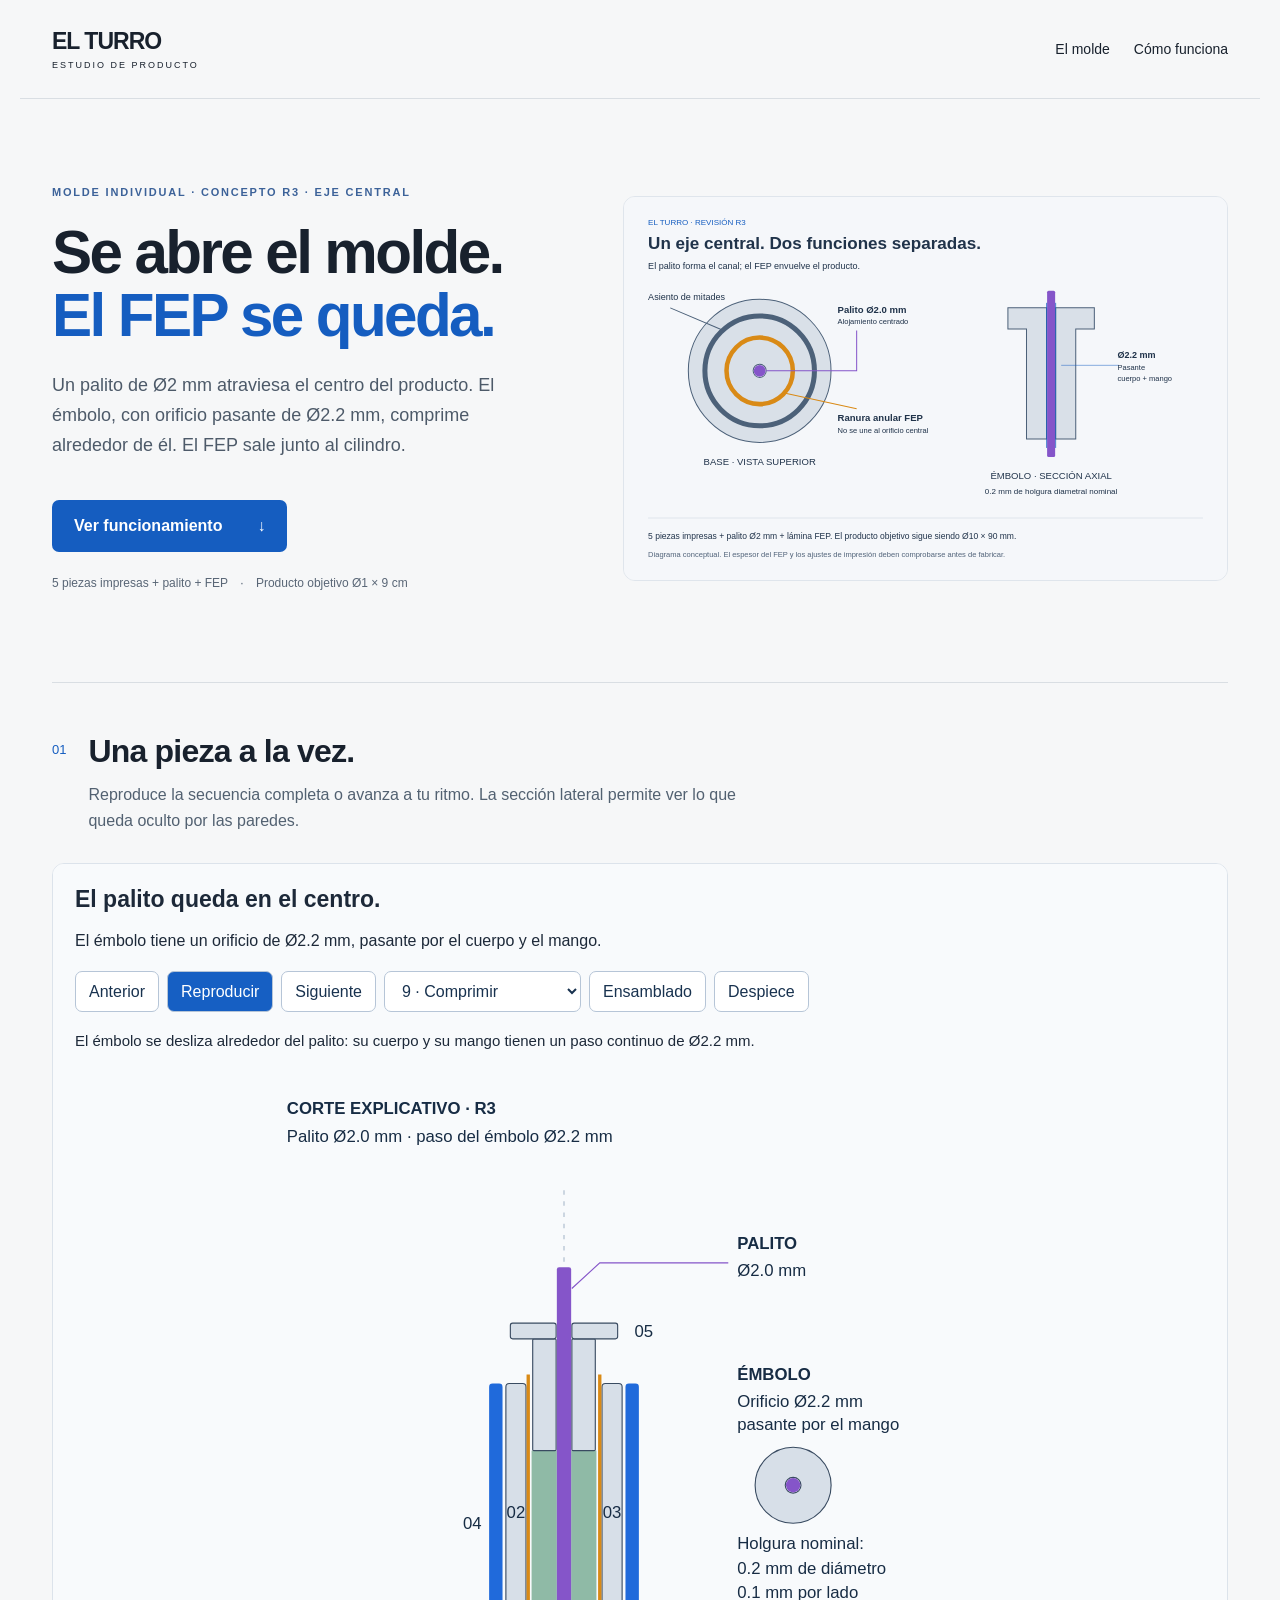
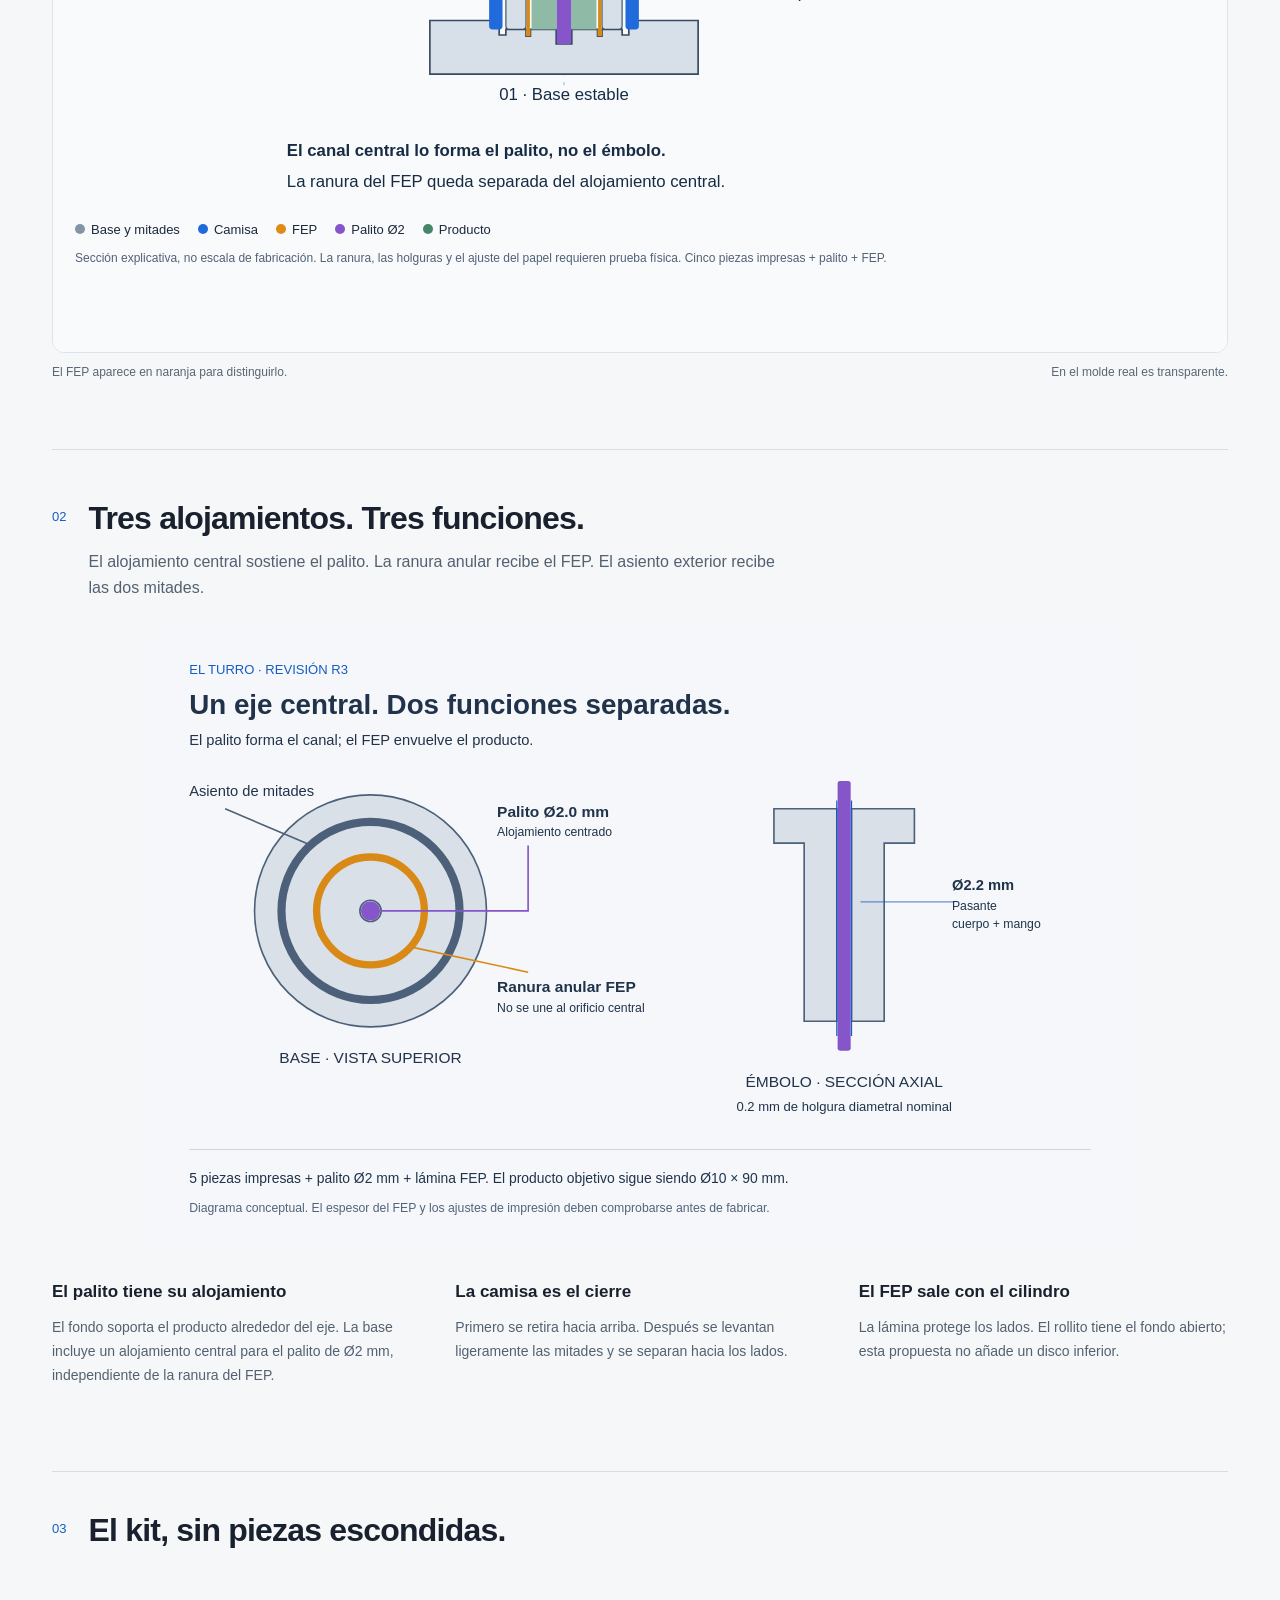
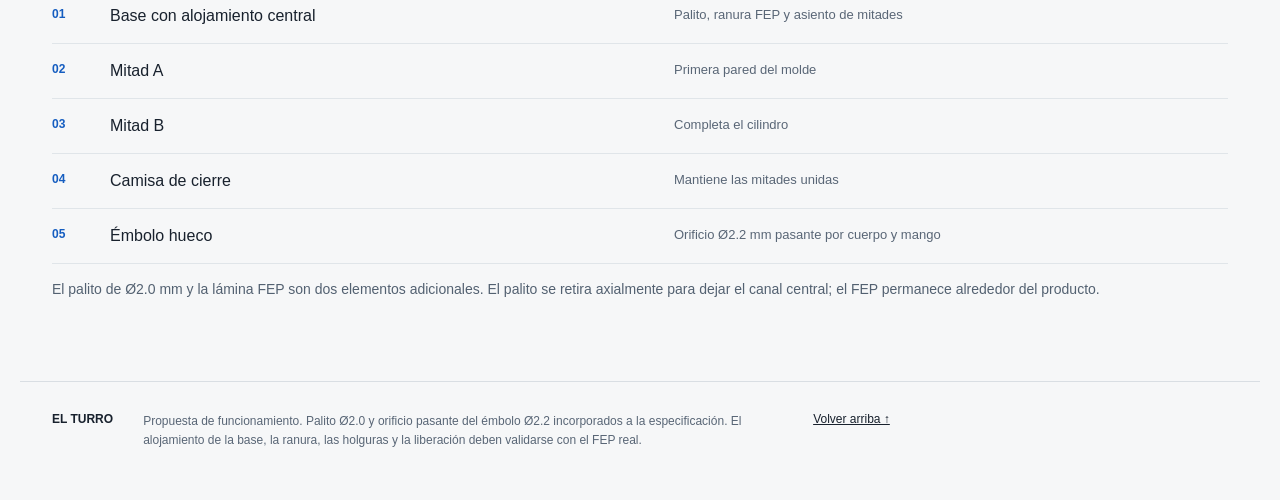
==== index.html @ 0b23b582 "Publish corrected El Turro R3 presentation" ====
<!doctype html><html lang="es"><head><meta charset="utf-8"><meta name="viewport" content="width=device-width, initial-scale=1"><meta name="robots" content="noindex,nofollow"><meta name="description" content="El Turro: presentación interactiva del molde individual, papel FEP y palito central."><title>El Turro · Molde individual</title><link rel="stylesheet" href="styles.css"></head><body><div class="site">
<header><a class="wordmark" href="#inicio">EL TURRO<span>ESTUDIO DE PRODUCTO</span></a><nav aria-label="Secciones"><a href="#mockup">El molde</a><a href="#funcionamiento">Cómo funciona</a></nav></header>
<main id="inicio"><section class="hero"><div><p class="eyebrow">MOLDE INDIVIDUAL · CONCEPTO R3 · EJE CENTRAL</p><h1>Se abre el molde.<br/><em>El FEP se queda.</em></h1><p class="intro">Un palito de Ø2 mm atraviesa el centro del producto. El émbolo, con orificio pasante de Ø2.2 mm, comprime alrededor de él. El FEP sale junto al cilindro.</p><a class="cta" href="#funcionamiento">Ver funcionamiento <span aria-hidden="true">↓</span></a><p class="spec">5 piezas impresas + palito + FEP <span>·</span> Producto objetivo Ø1 × 9 cm</p></div><a class="heroimage" href="assets/base-embolo-r3.svg" aria-label="Ampliar mockup del molde"><img src="assets/base-embolo-r3.svg" width="1200" height="760" alt="Base con ranura FEP y alojamiento del palito central; émbolo con orificio pasante Ø2.2 mm"/></a></section>
<section id="funcionamiento" class="demo"><div class="sectionhead"><span class="sectionnum">01</span><div><h2>Una pieza a la vez.</h2><p>Reproduce la secuencia completa o avanza a tu ritmo. La sección lateral permite ver lo que queda oculto por las paredes.</p></div></div><iframe title="Animación interactiva del montaje y desmoldeo, con quince pasos, palito central y émbolo hueco" src="animacion-r3.html" loading="eager" class="animation" ></iframe><div class="under"><span>El FEP aparece en naranja para distinguirlo.</span><span>En el molde real es transparente.</span></div></section>
<section id="mockup" class="details"><div class="sectionhead"><span class="sectionnum">02</span><div><h2>Tres alojamientos. Tres funciones.</h2><p>El alojamiento central sostiene el palito. La ranura anular recibe el FEP. El asiento exterior recibe las dos mitades.</p></div></div><a href="assets/base-embolo-r3.svg" class="fullmock"><img src="assets/base-embolo-r3.svg" width="1200" height="760" loading="lazy" alt="Plano de la base y sección del émbolo con el palito Ø2 y orificio axial Ø2.2"/></a><div class="notes"><div><h3>El palito tiene su alojamiento</h3><p>El fondo soporta el producto alrededor del eje. La base incluye un alojamiento central para el palito de Ø2 mm, independiente de la ranura del FEP.</p></div><div><h3>La camisa es el cierre</h3><p>Primero se retira hacia arriba. Después se levantan ligeramente las mitades y se separan hacia los lados.</p></div><div><h3>El FEP sale con el cilindro</h3><p>La lámina protege los lados. El rollito tiene el fondo abierto; esta propuesta no añade un disco inferior.</p></div></div></section>
<section class="parts"><div class="sectionhead"><span class="sectionnum">03</span><div><h2>El kit, sin piezas escondidas.</h2></div></div><ol><li><b>01</b><span>Base con alojamiento central</span><small>Palito, ranura FEP y asiento de mitades</small></li><li><b>02</b><span>Mitad A</span><small>Primera pared del molde</small></li><li><b>03</b><span>Mitad B</span><small>Completa el cilindro</small></li><li><b>04</b><span>Camisa de cierre</span><small>Mantiene las mitades unidas</small></li><li><b>05</b><span>Émbolo hueco</span><small>Orificio Ø2.2 mm pasante por cuerpo y mango</small></li></ol><p>El palito de Ø2.0 mm y la lámina FEP son dos elementos adicionales. El palito se retira axialmente para dejar el canal central; el FEP permanece alrededor del producto.</p></section></main>
<footer><strong>EL TURRO</strong><p>Propuesta de funcionamiento. Palito Ø2.0 y orificio pasante del émbolo Ø2.2 incorporados a la especificación. El alojamiento de la base, la ranura, las holguras y la liberación deben validarse con el FEP real.</p><a href="#inicio">Volver arriba ↑</a></footer></div></body></html>
---- styles.css ----
:root{font-family:Arial,Helvetica,sans-serif;color:#18212d;background:#f6f7f8;font-synthesis:none;scroll-behavior:smooth}
*{box-sizing:border-box}body{margin:0}a{color:inherit}button,select{font:inherit}a:focus-visible,button:focus-visible{outline:3px solid #2266d7;outline-offset:5px}header,main,footer{max-width:1240px;margin:auto}header{padding:28px 32px;display:flex;justify-content:space-between;align-items:center;gap:24px;border-bottom:1px solid #d9dee3}.wordmark{text-decoration:none;font-size:23px;font-weight:800;letter-spacing:-1px}.wordmark span{display:block;font-size:9px;letter-spacing:2px;margin-top:5px;font-weight:500}nav{display:flex;gap:24px;font-size:14px}nav a{text-decoration:none}main{padding:0 32px}.hero{display:grid;grid-template-columns:1fr 1.15fr;gap:44px;align-items:center;padding:76px 0 80px}.eyebrow{font-size:11px;font-weight:700;letter-spacing:1.8px;color:#3c6299}h1{font-size:clamp(38px,4.7vw,64px);line-height:1.04;letter-spacing:-2.6px;margin:24px 0}h1 em{font-style:normal;color:#155dc0}.intro{font-size:18px;line-height:1.65;max-width:460px;color:#4d5a69}.cta{display:inline-flex;align-items:center;gap:35px;margin-top:22px;padding:17px 22px;border-radius:7px;background:#155dc0;color:white;text-decoration:none;font-weight:600}.spec{font-size:12px;color:#596676;margin-top:24px}.spec span{padding:0 9px}.heroimage{display:block}.heroimage img{display:block;width:100%;height:auto;border-radius:12px;border:1px solid #dfe5ec}.sectionhead{display:flex;gap:22px;align-items:flex-start;margin-bottom:28px}.sectionnum{font-size:13px;padding-top:9px;color:#155dc0}h2{font-size:32px;line-height:1.15;letter-spacing:-.8px;margin:0 0 12px}.sectionhead p{max-width:690px;line-height:1.65;margin:0;color:#526171}.demo{padding:50px 0 70px;border-top:1px solid #d9dee3}.animation{width:100%;height:1090px;border:1px solid #dce3eb;border-radius:12px;background:white;display:block}.under{display:flex;justify-content:space-between;gap:12px;font-size:12px;color:#596676;padding-top:12px}.details{padding:50px 0 70px;border-top:1px solid #d9dee3}.fullmock{display:block;max-width:980px;margin:auto}.fullmock img{width:100%;height:auto;display:block;border-radius:9px}.notes{display:grid;grid-template-columns:repeat(3,1fr);gap:34px;padding-top:32px}h3{font-size:17px;margin:0 0 10px}.notes p,.parts p{font-size:14px;line-height:1.7;color:#536171}.parts{padding:40px 0 65px;border-top:1px solid #d9dee3}.parts ol{list-style:none;padding:0;margin:0}.parts li{display:grid;grid-template-columns:48px 1fr 1fr;gap:10px;padding:18px 0;border-bottom:1px solid #e0e5e9}.parts b{color:#155dc0;font-size:12px}.parts small{font-size:13px;color:#596676}footer{border-top:1px solid #d9dee3;padding:30px 32px 50px;display:flex;gap:30px;align-items:start;font-size:12px}footer p{margin:0;max-width:640px;line-height:1.6;color:#596676}footer a{white-space:nowrap}section{scroll-margin-top:25px}@media(max-width:760px){header{padding:20px;align-items:flex-start}nav{gap:12px;font-size:12px;flex-wrap:wrap;justify-content:flex-end}main{padding:0 20px}.hero{grid-template-columns:1fr;gap:32px;padding:42px 0}.heroimage{max-width:560px}.intro{font-size:16px}h1{letter-spacing:-1.6px}h2{font-size:26px}.animation{height:830px}.notes{grid-template-columns:1fr;gap:20px}.under{flex-direction:column;gap:5px}.parts li{grid-template-columns:35px 1fr}.parts small{grid-column:2}footer{padding:26px 20px;flex-direction:column;gap:15px}.sectionhead{gap:13px}}@media(prefers-reduced-motion:reduce){:root{scroll-behavior:auto}}
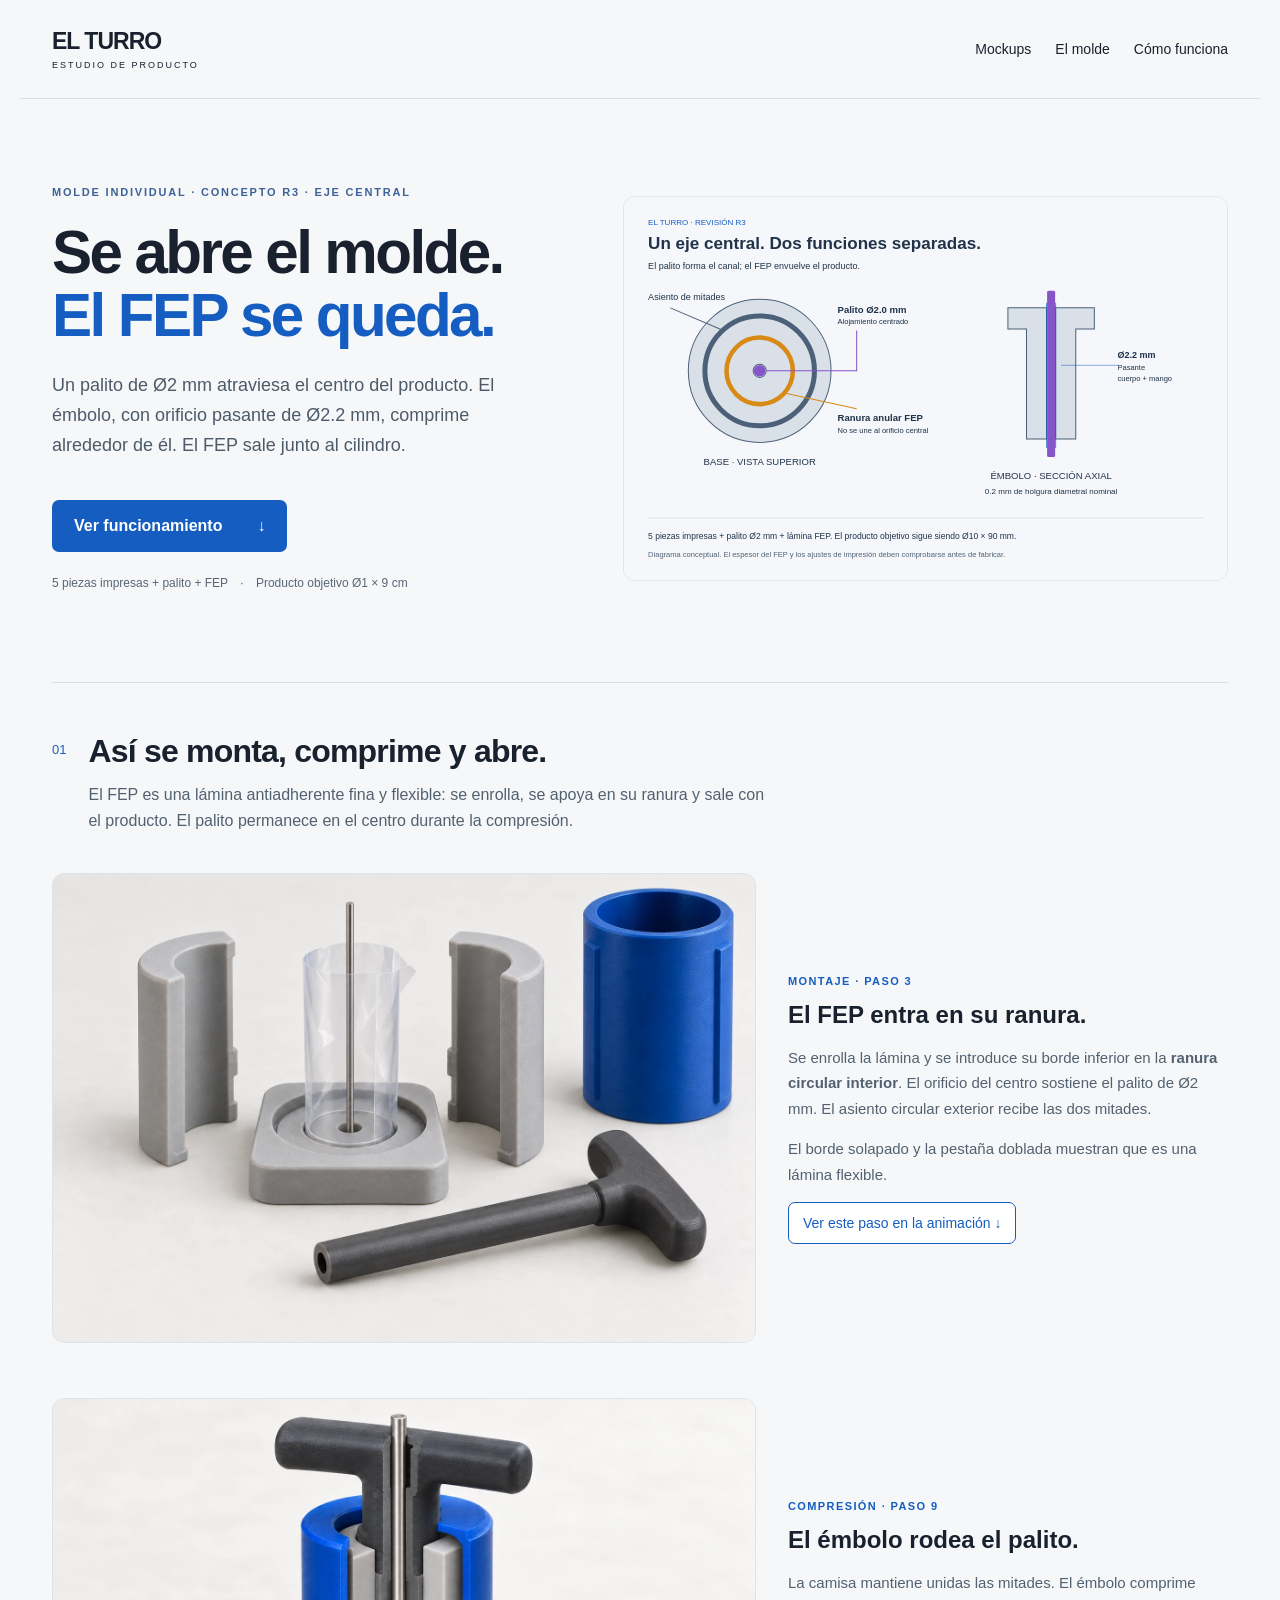
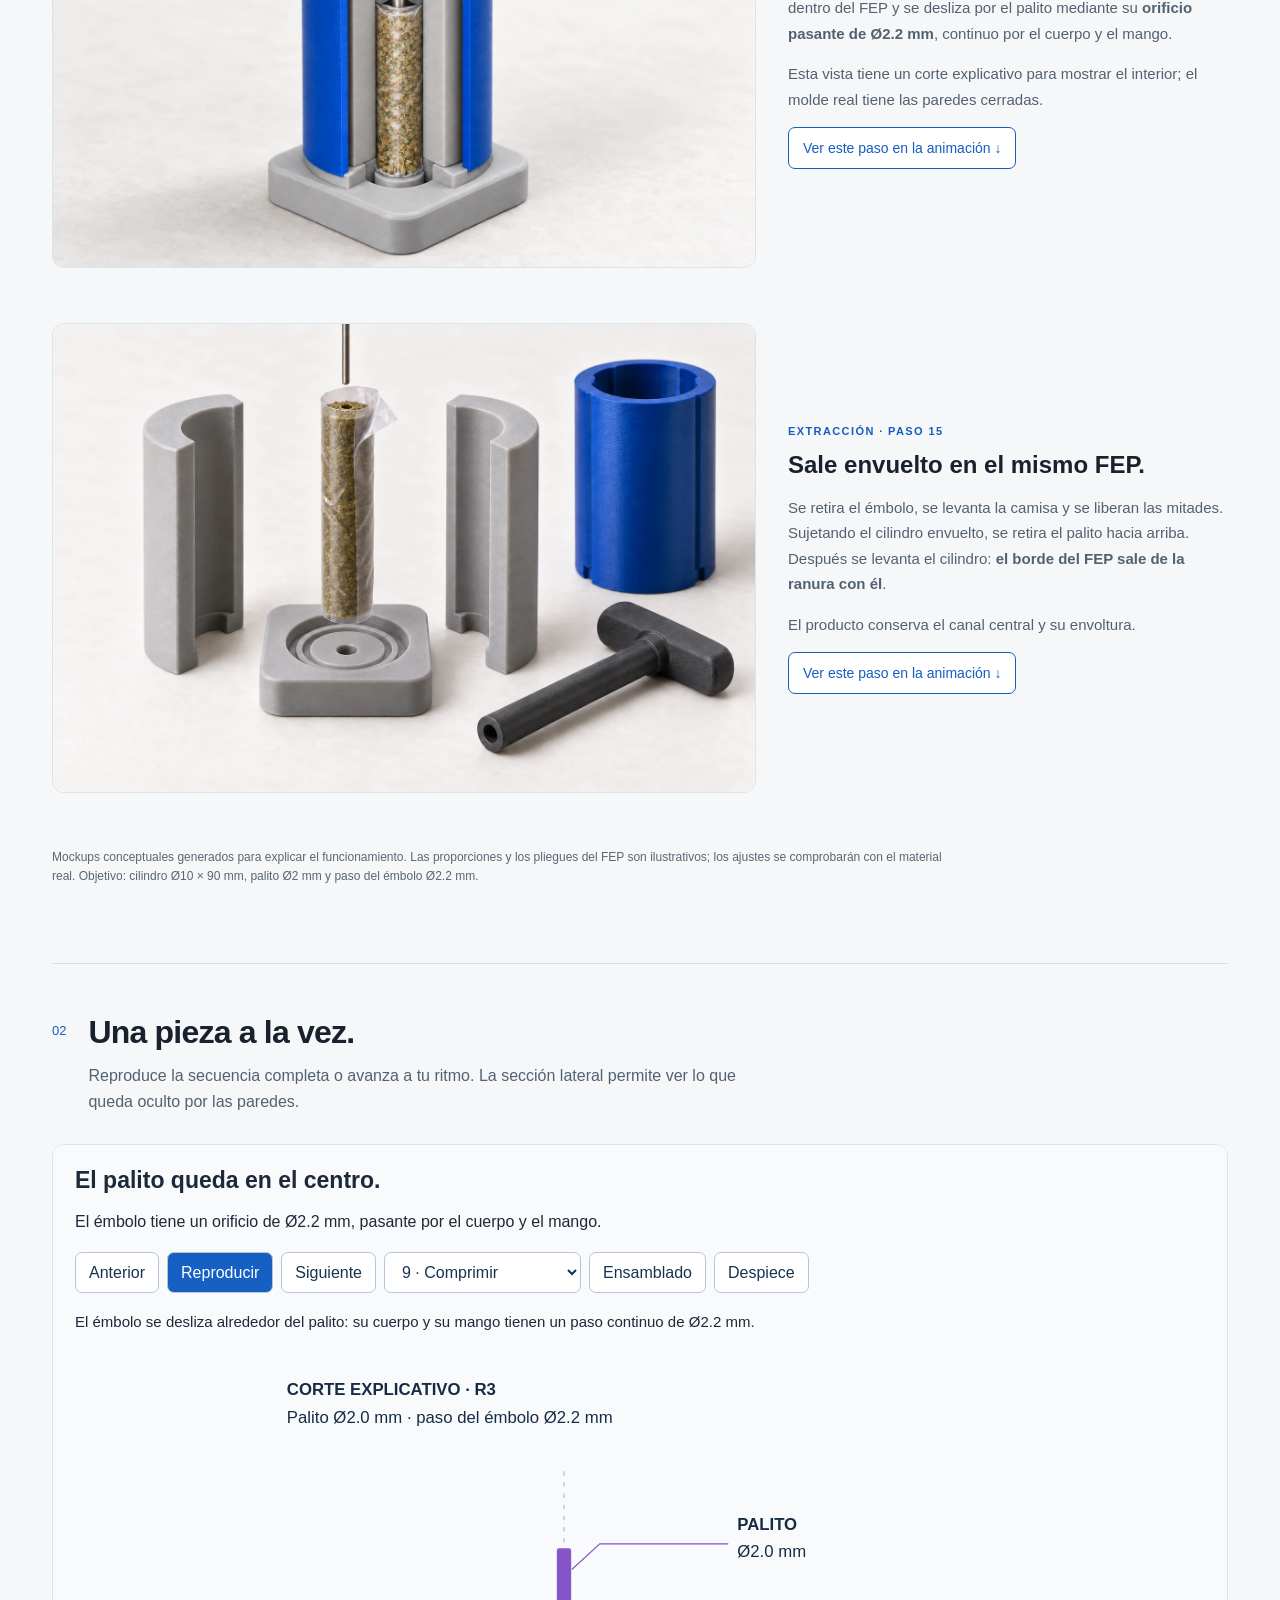
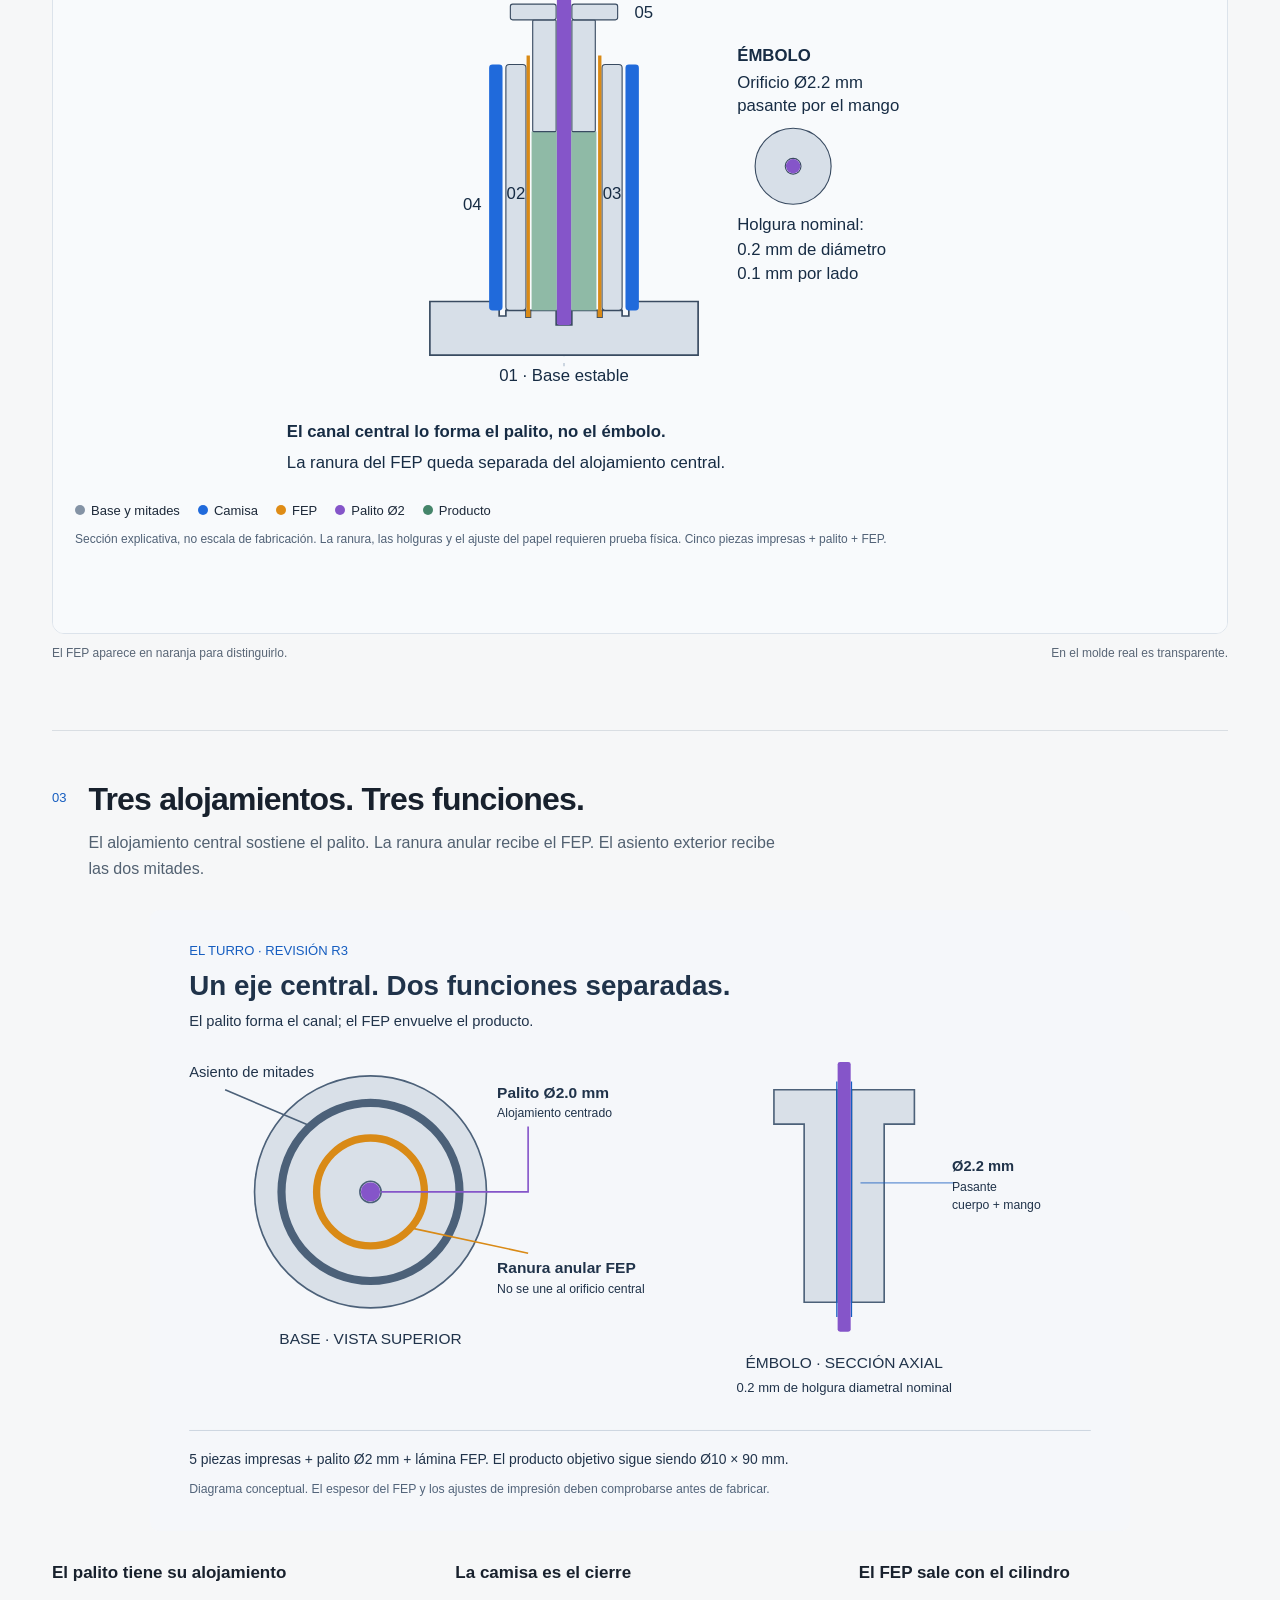
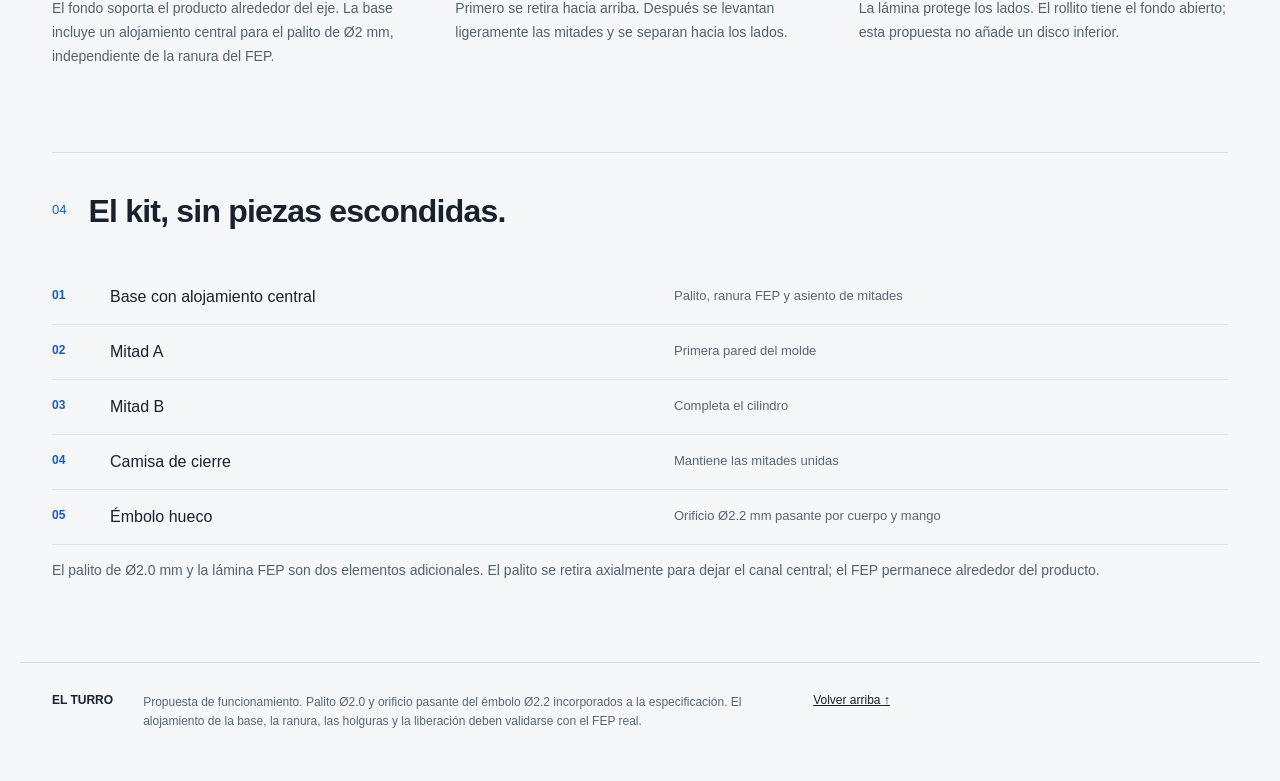
==== commit b402c519: "Add three realistic flexible FEP operation mockups" ====
--- a/index.html
+++ b/index.html
@@ -1,7 +1,12 @@
 <!doctype html><html lang="es"><head><meta charset="utf-8"><meta name="viewport" content="width=device-width, initial-scale=1"><meta name="robots" content="noindex,nofollow"><meta name="description" content="El Turro: presentación interactiva del molde individual, papel FEP y palito central."><title>El Turro · Molde individual</title><link rel="stylesheet" href="styles.css"></head><body><div class="site">
-<header><a class="wordmark" href="#inicio">EL TURRO<span>ESTUDIO DE PRODUCTO</span></a><nav aria-label="Secciones"><a href="#mockup">El molde</a><a href="#funcionamiento">Cómo funciona</a></nav></header>
+<header><a class="wordmark" href="#inicio">EL TURRO<span>ESTUDIO DE PRODUCTO</span></a><nav aria-label="Secciones"><a href="#mockups">Mockups</a><a href="#mockup">El molde</a><a href="#funcionamiento">Cómo funciona</a></nav></header>
 <main id="inicio"><section class="hero"><div><p class="eyebrow">MOLDE INDIVIDUAL · CONCEPTO R3 · EJE CENTRAL</p><h1>Se abre el molde.<br/><em>El FEP se queda.</em></h1><p class="intro">Un palito de Ø2 mm atraviesa el centro del producto. El émbolo, con orificio pasante de Ø2.2 mm, comprime alrededor de él. El FEP sale junto al cilindro.</p><a class="cta" href="#funcionamiento">Ver funcionamiento <span aria-hidden="true">↓</span></a><p class="spec">5 piezas impresas + palito + FEP <span>·</span> Producto objetivo Ø1 × 9 cm</p></div><a class="heroimage" href="assets/base-embolo-r3.svg" aria-label="Ampliar mockup del molde"><img src="assets/base-embolo-r3.svg" width="1200" height="760" alt="Base con ranura FEP y alojamiento del palito central; émbolo con orificio pasante Ø2.2 mm"/></a></section>
-<section id="funcionamiento" class="demo"><div class="sectionhead"><span class="sectionnum">01</span><div><h2>Una pieza a la vez.</h2><p>Reproduce la secuencia completa o avanza a tu ritmo. La sección lateral permite ver lo que queda oculto por las paredes.</p></div></div><iframe title="Animación interactiva del montaje y desmoldeo, con quince pasos, palito central y émbolo hueco" src="animacion-r3.html" loading="eager" class="animation" ></iframe><div class="under"><span>El FEP aparece en naranja para distinguirlo.</span><span>En el molde real es transparente.</span></div></section>
-<section id="mockup" class="details"><div class="sectionhead"><span class="sectionnum">02</span><div><h2>Tres alojamientos. Tres funciones.</h2><p>El alojamiento central sostiene el palito. La ranura anular recibe el FEP. El asiento exterior recibe las dos mitades.</p></div></div><a href="assets/base-embolo-r3.svg" class="fullmock"><img src="assets/base-embolo-r3.svg" width="1200" height="760" loading="lazy" alt="Plano de la base y sección del émbolo con el palito Ø2 y orificio axial Ø2.2"/></a><div class="notes"><div><h3>El palito tiene su alojamiento</h3><p>El fondo soporta el producto alrededor del eje. La base incluye un alojamiento central para el palito de Ø2 mm, independiente de la ranura del FEP.</p></div><div><h3>La camisa es el cierre</h3><p>Primero se retira hacia arriba. Después se levantan ligeramente las mitades y se separan hacia los lados.</p></div><div><h3>El FEP sale con el cilindro</h3><p>La lámina protege los lados. El rollito tiene el fondo abierto; esta propuesta no añade un disco inferior.</p></div></div></section>
-<section class="parts"><div class="sectionhead"><span class="sectionnum">03</span><div><h2>El kit, sin piezas escondidas.</h2></div></div><ol><li><b>01</b><span>Base con alojamiento central</span><small>Palito, ranura FEP y asiento de mitades</small></li><li><b>02</b><span>Mitad A</span><small>Primera pared del molde</small></li><li><b>03</b><span>Mitad B</span><small>Completa el cilindro</small></li><li><b>04</b><span>Camisa de cierre</span><small>Mantiene las mitades unidas</small></li><li><b>05</b><span>Émbolo hueco</span><small>Orificio Ø2.2 mm pasante por cuerpo y mango</small></li></ol><p>El palito de Ø2.0 mm y la lámina FEP son dos elementos adicionales. El palito se retira axialmente para dejar el canal central; el FEP permanece alrededor del producto.</p></section></main>
-<footer><strong>EL TURRO</strong><p>Propuesta de funcionamiento. Palito Ø2.0 y orificio pasante del émbolo Ø2.2 incorporados a la especificación. El alojamiento de la base, la ranura, las holguras y la liberación deben validarse con el FEP real.</p><a href="#inicio">Volver arriba ↑</a></footer></div></body></html>
+<section id="mockups" class="realmockups"><div class="sectionhead"><span class="sectionnum">01</span><div><h2>Así se monta, comprime y abre.</h2><p>El FEP es una lámina antiadherente fina y flexible: se enrolla, se apoya en su ranura y sale con el producto. El palito permanece en el centro durante la compresión.</p></div></div>
+<figure class="mockuprow"><a href="assets/mockup-01-fep-r4.webp" aria-label="Ampliar mockup del montaje con FEP"><img src="assets/mockup-01-fep-r4.webp" width="1536" height="1024" loading="lazy" alt="Base con ranura circular donde se asienta una lámina flexible FEP enrollada alrededor del palito central; mitades, camisa y émbolo separados."></a><figcaption><span class="stage">MONTAJE · PASO 3</span><h3>El FEP entra en su ranura.</h3><p>Se enrolla la lámina y se introduce su borde inferior en la <strong>ranura circular interior</strong>. El orificio del centro sostiene el palito de Ø2 mm. El asiento circular exterior recibe las dos mitades.</p><p>El borde solapado y la pestaña doblada muestran que es una lámina flexible.</p><button class="stepjump" data-step="2">Ver este paso en la animación ↓</button></figcaption></figure>
+<figure class="mockuprow"><a href="assets/mockup-02-compresion-r4.webp" aria-label="Ampliar mockup de la compresión en corte"><img src="assets/mockup-02-compresion-r4.webp" width="1536" height="1024" loading="lazy" alt="Corte explicativo del molde cerrado: camisa azul, mitades grises, FEP flexible y émbolo hueco que se desliza alrededor del palito central."></a><figcaption><span class="stage">COMPRESIÓN · PASO 9</span><h3>El émbolo rodea el palito.</h3><p>La camisa mantiene unidas las mitades. El émbolo comprime dentro del FEP y se desliza por el palito mediante su <strong>orificio pasante de Ø2.2 mm</strong>, continuo por el cuerpo y el mango.</p><p>Esta vista tiene un corte explicativo para mostrar el interior; el molde real tiene las paredes cerradas.</p><button class="stepjump" data-step="8">Ver este paso en la animación ↓</button></figcaption></figure>
+<figure class="mockuprow"><a href="assets/mockup-03-extraccion-r4.webp" aria-label="Ampliar mockup de la extracción con FEP"><img src="assets/mockup-03-extraccion-r4.webp" width="1536" height="1024" loading="lazy" alt="Mitades abiertas y camisa retirada; cilindro envuelto en lámina flexible FEP saliendo de la ranura de la base, con el palito retirado y canal central visible."></a><figcaption><span class="stage">EXTRACCIÓN · PASO 15</span><h3>Sale envuelto en el mismo FEP.</h3><p>Se retira el émbolo, se levanta la camisa y se liberan las mitades. Sujetando el cilindro envuelto, se retira el palito hacia arriba. Después se levanta el cilindro: <strong>el borde del FEP sale de la ranura con él</strong>.</p><p>El producto conserva el canal central y su envoltura.</p><button class="stepjump" data-step="14">Ver este paso en la animación ↓</button></figcaption></figure>
+<p class="rendernote">Mockups conceptuales generados para explicar el funcionamiento. Las proporciones y los pliegues del FEP son ilustrativos; los ajustes se comprobarán con el material real. Objetivo: cilindro Ø10 × 90 mm, palito Ø2 mm y paso del émbolo Ø2.2 mm.</p></section>
+<section id="funcionamiento" class="demo"><div class="sectionhead"><span class="sectionnum">02</span><div><h2>Una pieza a la vez.</h2><p>Reproduce la secuencia completa o avanza a tu ritmo. La sección lateral permite ver lo que queda oculto por las paredes.</p></div></div><iframe title="Animación interactiva del montaje y desmoldeo, con quince pasos, palito central y émbolo hueco" src="animacion-r3.html" loading="eager" class="animation" ></iframe><div class="under"><span>El FEP aparece en naranja para distinguirlo.</span><span>En el molde real es transparente.</span></div></section>
+<section id="mockup" class="details"><div class="sectionhead"><span class="sectionnum">03</span><div><h2>Tres alojamientos. Tres funciones.</h2><p>El alojamiento central sostiene el palito. La ranura anular recibe el FEP. El asiento exterior recibe las dos mitades.</p></div></div><a href="assets/base-embolo-r3.svg" class="fullmock"><img src="assets/base-embolo-r3.svg" width="1200" height="760" loading="lazy" alt="Plano de la base y sección del émbolo con el palito Ø2 y orificio axial Ø2.2"/></a><div class="notes"><div><h3>El palito tiene su alojamiento</h3><p>El fondo soporta el producto alrededor del eje. La base incluye un alojamiento central para el palito de Ø2 mm, independiente de la ranura del FEP.</p></div><div><h3>La camisa es el cierre</h3><p>Primero se retira hacia arriba. Después se levantan ligeramente las mitades y se separan hacia los lados.</p></div><div><h3>El FEP sale con el cilindro</h3><p>La lámina protege los lados. El rollito tiene el fondo abierto; esta propuesta no añade un disco inferior.</p></div></div></section>
+<section class="parts"><div class="sectionhead"><span class="sectionnum">04</span><div><h2>El kit, sin piezas escondidas.</h2></div></div><ol><li><b>01</b><span>Base con alojamiento central</span><small>Palito, ranura FEP y asiento de mitades</small></li><li><b>02</b><span>Mitad A</span><small>Primera pared del molde</small></li><li><b>03</b><span>Mitad B</span><small>Completa el cilindro</small></li><li><b>04</b><span>Camisa de cierre</span><small>Mantiene las mitades unidas</small></li><li><b>05</b><span>Émbolo hueco</span><small>Orificio Ø2.2 mm pasante por cuerpo y mango</small></li></ol><p>El palito de Ø2.0 mm y la lámina FEP son dos elementos adicionales. El palito se retira axialmente para dejar el canal central; el FEP permanece alrededor del producto.</p></section></main>
+<footer><strong>EL TURRO</strong><p>Propuesta de funcionamiento. Palito Ø2.0 y orificio pasante del émbolo Ø2.2 incorporados a la especificación. El alojamiento de la base, la ranura, las holguras y la liberación deben validarse con el FEP real.</p><a href="#inicio">Volver arriba ↑</a></footer></div><script src="mockups.js"></script></body></html>
--- a/styles.css
+++ b/styles.css
@@ -3,3 +3,5 @@
 :root{font-family:Arial,Helvetica,sans-serif;color:#18212d;background:#f6f7f8;font-synthesis:none;scroll-behavior:smooth}
 *{box-sizing:border-box}body{margin:0}a{color:inherit}button,select{font:inherit}a:focus-visible,button:focus-visible{outline:3px solid #2266d7;outline-offset:5px}header,main,footer{max-width:1240px;margin:auto}header{padding:28px 32px;display:flex;justify-content:space-between;align-items:center;gap:24px;border-bottom:1px solid #d9dee3}.wordmark{text-decoration:none;font-size:23px;font-weight:800;letter-spacing:-1px}.wordmark span{display:block;font-size:9px;letter-spacing:2px;margin-top:5px;font-weight:500}nav{display:flex;gap:24px;font-size:14px}nav a{text-decoration:none}main{padding:0 32px}.hero{display:grid;grid-template-columns:1fr 1.15fr;gap:44px;align-items:center;padding:76px 0 80px}.eyebrow{font-size:11px;font-weight:700;letter-spacing:1.8px;color:#3c6299}h1{font-size:clamp(38px,4.7vw,64px);line-height:1.04;letter-spacing:-2.6px;margin:24px 0}h1 em{font-style:normal;color:#155dc0}.intro{font-size:18px;line-height:1.65;max-width:460px;color:#4d5a69}.cta{display:inline-flex;align-items:center;gap:35px;margin-top:22px;padding:17px 22px;border-radius:7px;background:#155dc0;color:white;text-decoration:none;font-weight:600}.spec{font-size:12px;color:#596676;margin-top:24px}.spec span{padding:0 9px}.heroimage{display:block}.heroimage img{display:block;width:100%;height:auto;border-radius:12px;border:1px solid #dfe5ec}.sectionhead{display:flex;gap:22px;align-items:flex-start;margin-bottom:28px}.sectionnum{font-size:13px;padding-top:9px;color:#155dc0}h2{font-size:32px;line-height:1.15;letter-spacing:-.8px;margin:0 0 12px}.sectionhead p{max-width:690px;line-height:1.65;margin:0;color:#526171}.demo{padding:50px 0 70px;border-top:1px solid #d9dee3}.animation{width:100%;height:1090px;border:1px solid #dce3eb;border-radius:12px;background:white;display:block}.under{display:flex;justify-content:space-between;gap:12px;font-size:12px;color:#596676;padding-top:12px}.details{padding:50px 0 70px;border-top:1px solid #d9dee3}.fullmock{display:block;max-width:980px;margin:auto}.fullmock img{width:100%;height:auto;display:block;border-radius:9px}.notes{display:grid;grid-template-columns:repeat(3,1fr);gap:34px;padding-top:32px}h3{font-size:17px;margin:0 0 10px}.notes p,.parts p{font-size:14px;line-height:1.7;color:#536171}.parts{padding:40px 0 65px;border-top:1px solid #d9dee3}.parts ol{list-style:none;padding:0;margin:0}.parts li{display:grid;grid-template-columns:48px 1fr 1fr;gap:10px;padding:18px 0;border-bottom:1px solid #e0e5e9}.parts b{color:#155dc0;font-size:12px}.parts small{font-size:13px;color:#596676}footer{border-top:1px solid #d9dee3;padding:30px 32px 50px;display:flex;gap:30px;align-items:start;font-size:12px}footer p{margin:0;max-width:640px;line-height:1.6;color:#596676}footer a{white-space:nowrap}section{scroll-margin-top:25px}@media(max-width:760px){header{padding:20px;align-items:flex-start}nav{gap:12px;font-size:12px;flex-wrap:wrap;justify-content:flex-end}main{padding:0 20px}.hero{grid-template-columns:1fr;gap:32px;padding:42px 0}.heroimage{max-width:560px}.intro{font-size:16px}h1{letter-spacing:-1.6px}h2{font-size:26px}.animation{height:830px}.notes{grid-template-columns:1fr;gap:20px}.under{flex-direction:column;gap:5px}.parts li{grid-template-columns:35px 1fr}.parts small{grid-column:2}footer{padding:26px 20px;flex-direction:column;gap:15px}.sectionhead{gap:13px}}@media(prefers-reduced-motion:reduce){:root{scroll-behavior:auto}}
 
+
+.realmockups{padding:50px 0 65px;border-top:1px solid #d9dee3}.mockuprow{display:grid;grid-template-columns:1.6fr 1fr;gap:32px;align-items:center;margin:38px 0 55px}.mockuprow>a{display:block}.mockuprow img{width:100%;height:auto;display:block;border-radius:12px;border:1px solid #dce3eb}.mockuprow figcaption p{font-size:15px;line-height:1.7;color:#526171}.mockuprow h3{font-size:24px;line-height:1.2;margin:12px 0}.stage{font-size:11px;letter-spacing:1.4px;font-weight:700;color:#155dc0}.stepjump{border:1px solid #155dc0;background:white;color:#155dc0;border-radius:7px;padding:12px 14px;cursor:pointer;font-size:14px;text-align:left}.rendernote{font-size:12px;color:#596676;line-height:1.6;max-width:900px}@media(max-width:760px){.mockuprow{grid-template-columns:1fr;gap:20px;margin:30px 0 45px}.mockuprow h3{font-size:22px}.realmockups{padding:35px 0}header nav{max-width:185px}}
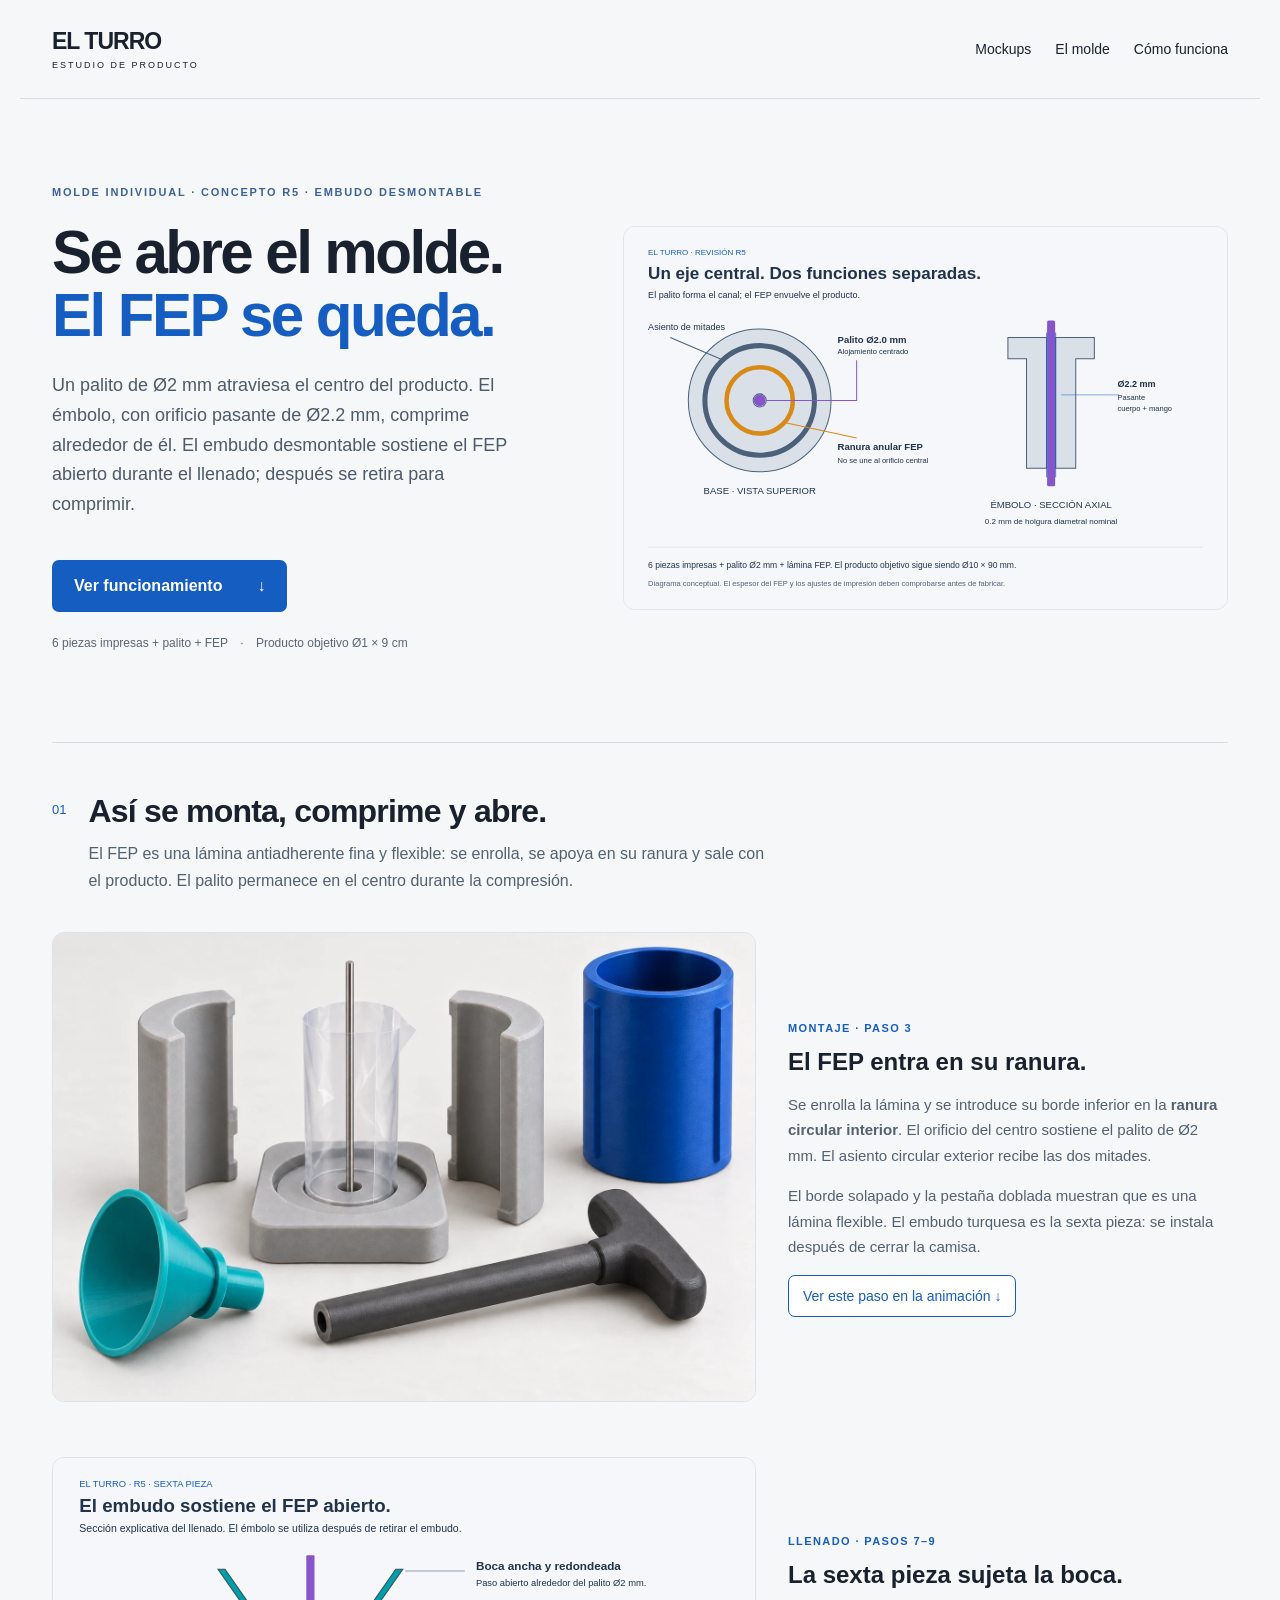
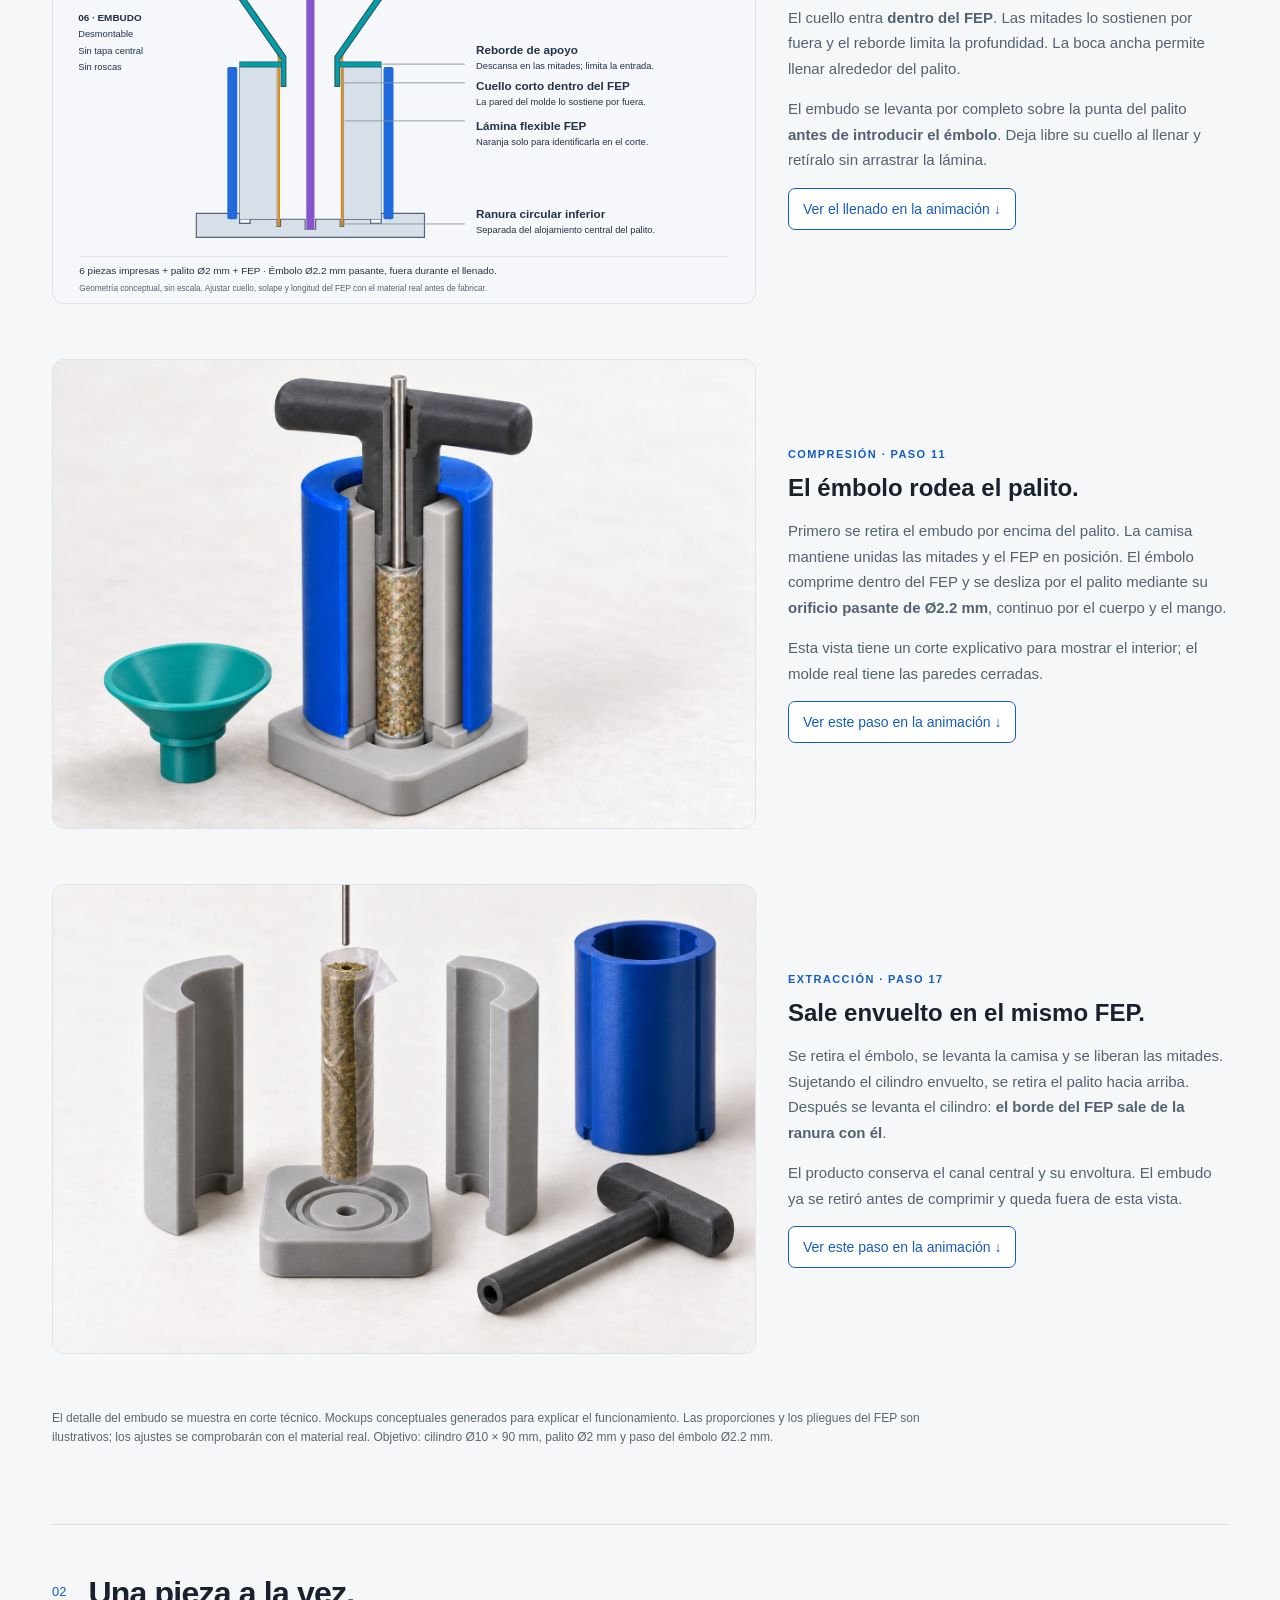
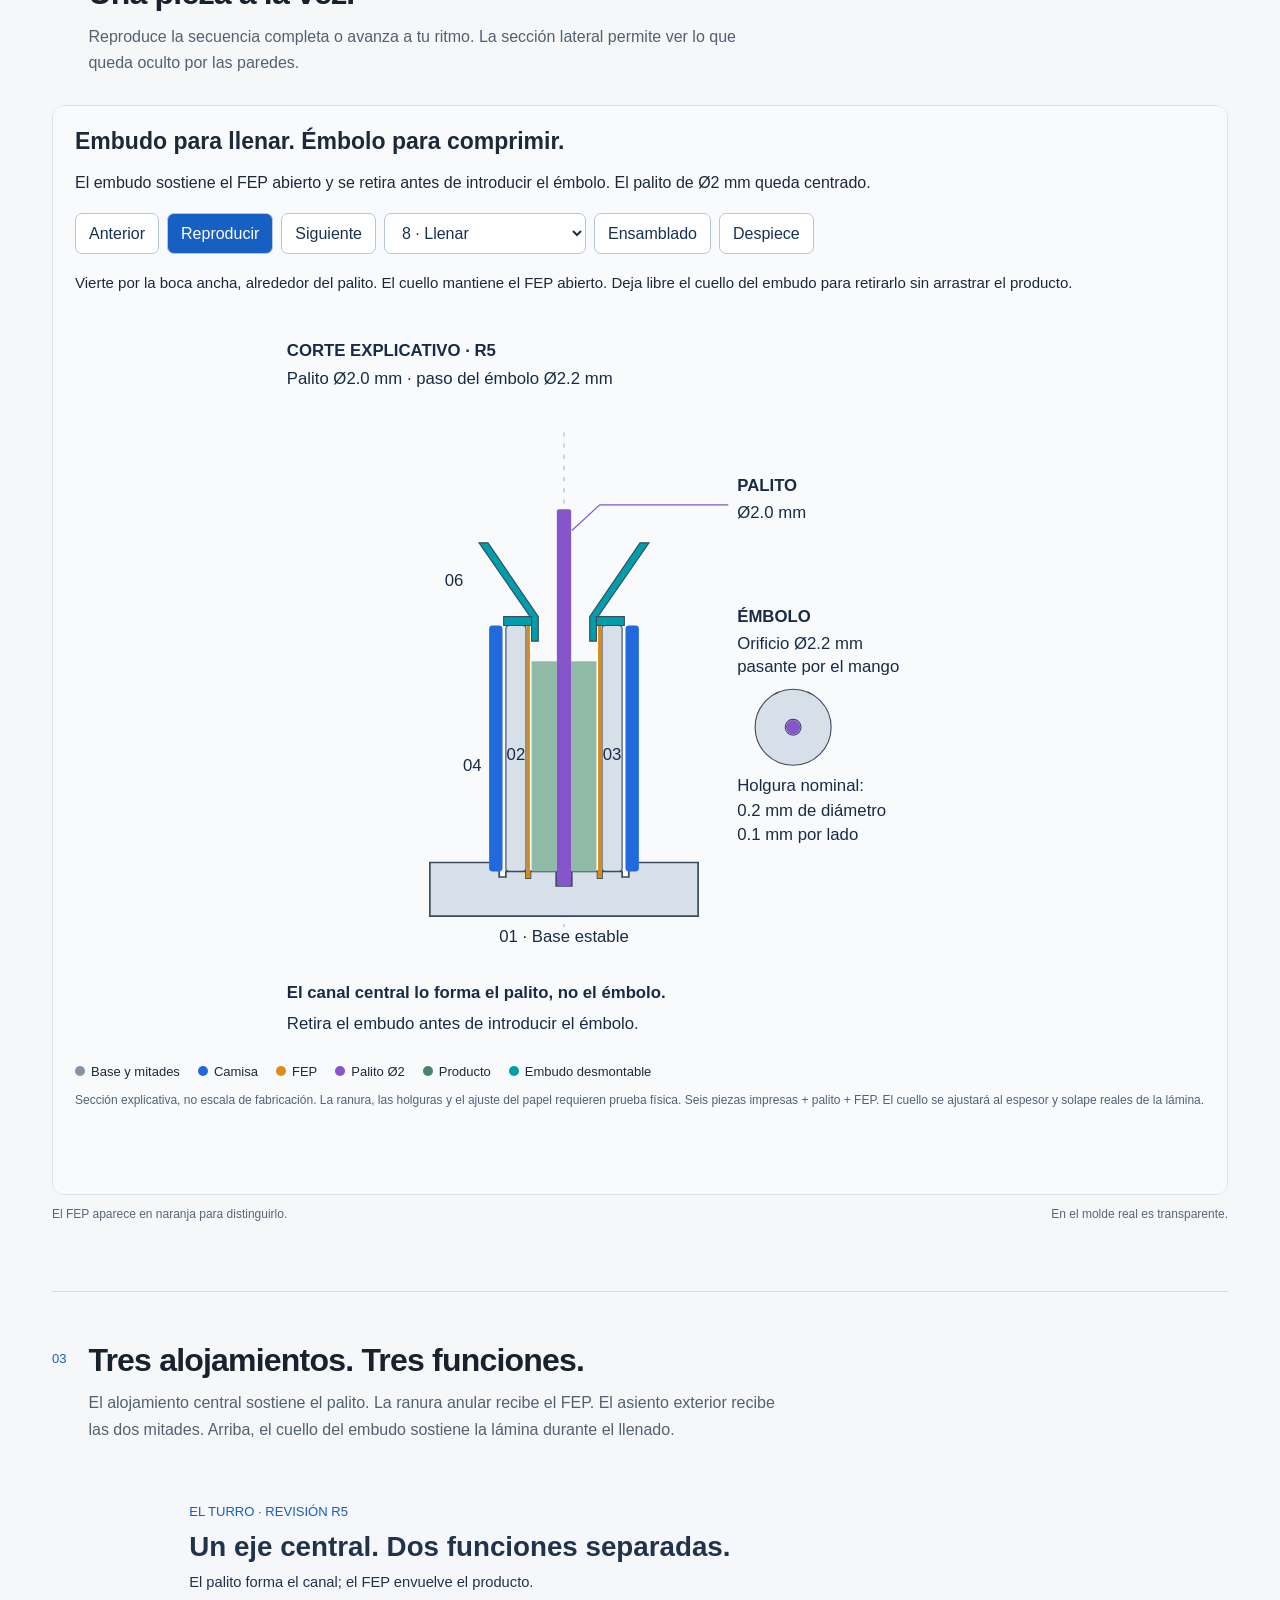
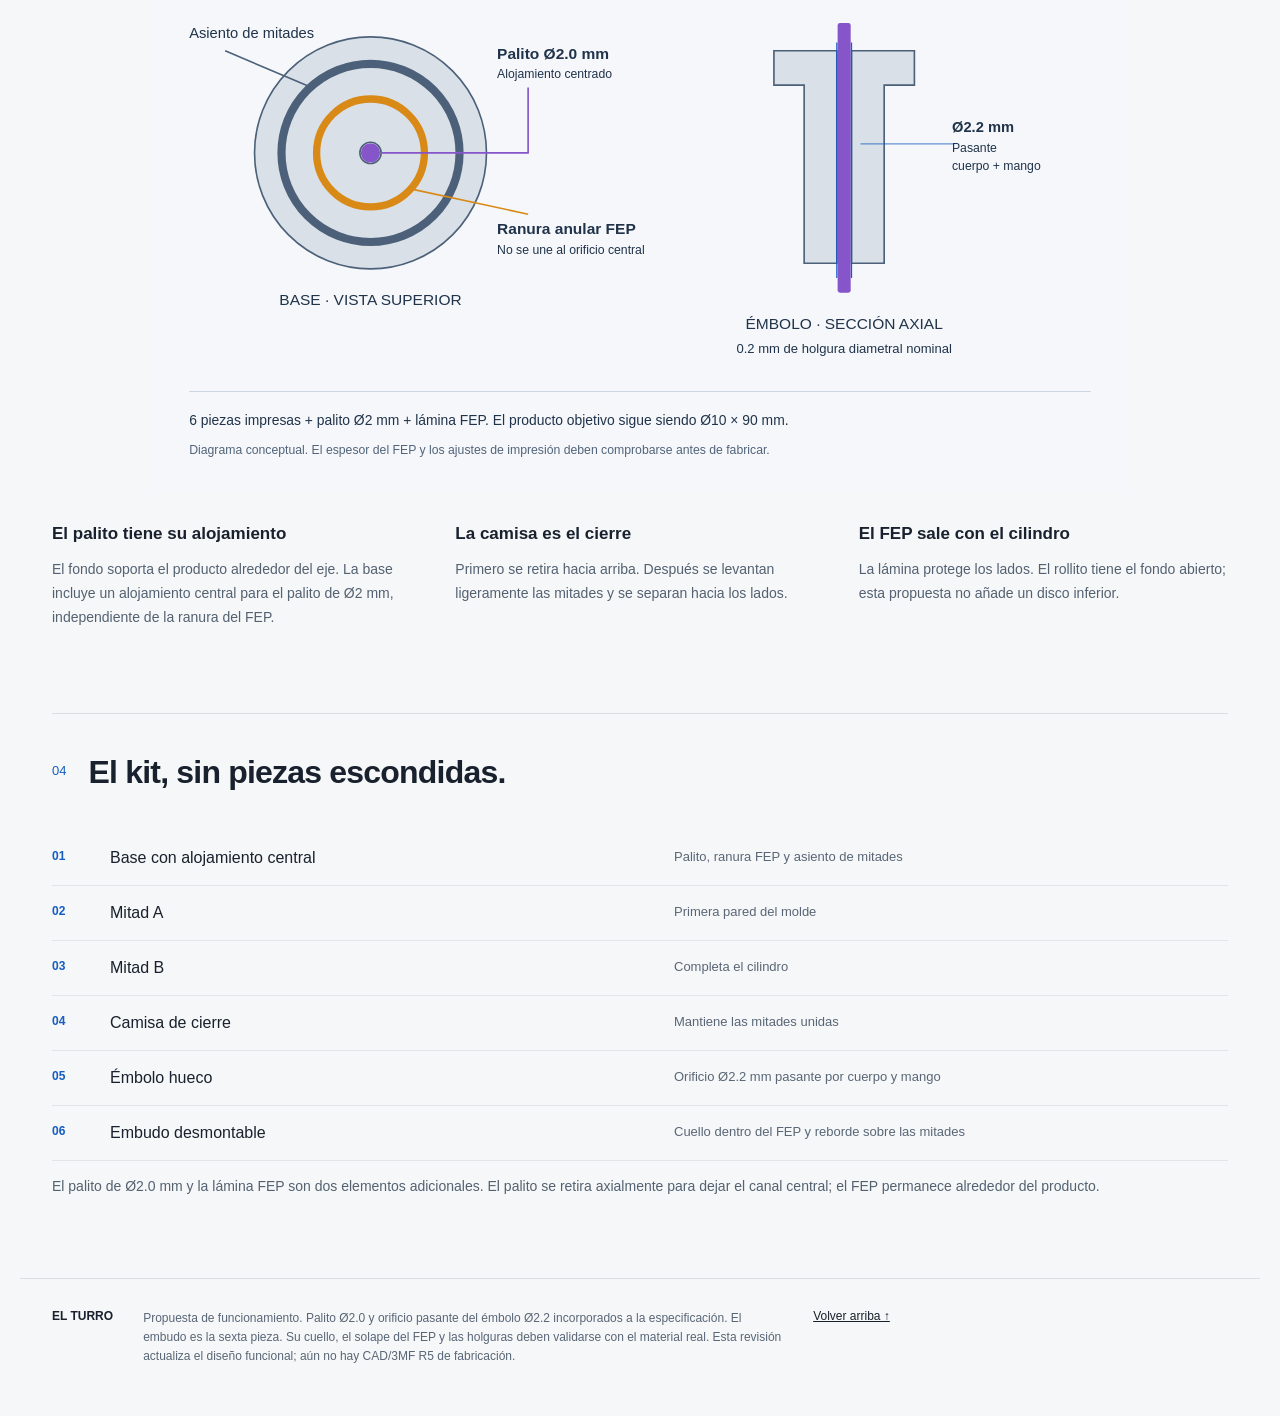
==== commit f72331f8: "Integrate removable FEP funnel throughout R5 design" ====
--- a/index.html
+++ b/index.html
@@ -1,12 +1,13 @@
 <!doctype html><html lang="es"><head><meta charset="utf-8"><meta name="viewport" content="width=device-width, initial-scale=1"><meta name="robots" content="noindex,nofollow"><meta name="description" content="El Turro: presentación interactiva del molde individual, papel FEP y palito central."><title>El Turro · Molde individual</title><link rel="stylesheet" href="styles.css"></head><body><div class="site">
 <header><a class="wordmark" href="#inicio">EL TURRO<span>ESTUDIO DE PRODUCTO</span></a><nav aria-label="Secciones"><a href="#mockups">Mockups</a><a href="#mockup">El molde</a><a href="#funcionamiento">Cómo funciona</a></nav></header>
-<main id="inicio"><section class="hero"><div><p class="eyebrow">MOLDE INDIVIDUAL · CONCEPTO R3 · EJE CENTRAL</p><h1>Se abre el molde.<br/><em>El FEP se queda.</em></h1><p class="intro">Un palito de Ø2 mm atraviesa el centro del producto. El émbolo, con orificio pasante de Ø2.2 mm, comprime alrededor de él. El FEP sale junto al cilindro.</p><a class="cta" href="#funcionamiento">Ver funcionamiento <span aria-hidden="true">↓</span></a><p class="spec">5 piezas impresas + palito + FEP <span>·</span> Producto objetivo Ø1 × 9 cm</p></div><a class="heroimage" href="assets/base-embolo-r3.svg" aria-label="Ampliar mockup del molde"><img src="assets/base-embolo-r3.svg" width="1200" height="760" alt="Base con ranura FEP y alojamiento del palito central; émbolo con orificio pasante Ø2.2 mm"/></a></section>
+<main id="inicio"><section class="hero"><div><p class="eyebrow">MOLDE INDIVIDUAL · CONCEPTO R5 · EMBUDO DESMONTABLE</p><h1>Se abre el molde.<br/><em>El FEP se queda.</em></h1><p class="intro">Un palito de Ø2 mm atraviesa el centro del producto. El émbolo, con orificio pasante de Ø2.2 mm, comprime alrededor de él. El embudo desmontable sostiene el FEP abierto durante el llenado; después se retira para comprimir.</p><a class="cta" href="#funcionamiento">Ver funcionamiento <span aria-hidden="true">↓</span></a><p class="spec">6 piezas impresas + palito + FEP <span>·</span> Producto objetivo Ø1 × 9 cm</p></div><a class="heroimage" href="assets/base-embolo-r5.svg" aria-label="Ampliar mockup del molde"><img src="assets/base-embolo-r5.svg" width="1200" height="760" alt="Base con ranura FEP y alojamiento del palito central; émbolo con orificio pasante Ø2.2 mm"/></a></section>
 <section id="mockups" class="realmockups"><div class="sectionhead"><span class="sectionnum">01</span><div><h2>Así se monta, comprime y abre.</h2><p>El FEP es una lámina antiadherente fina y flexible: se enrolla, se apoya en su ranura y sale con el producto. El palito permanece en el centro durante la compresión.</p></div></div>
-<figure class="mockuprow"><a href="assets/mockup-01-fep-r4.webp" aria-label="Ampliar mockup del montaje con FEP"><img src="assets/mockup-01-fep-r4.webp" width="1536" height="1024" loading="lazy" alt="Base con ranura circular donde se asienta una lámina flexible FEP enrollada alrededor del palito central; mitades, camisa y émbolo separados."></a><figcaption><span class="stage">MONTAJE · PASO 3</span><h3>El FEP entra en su ranura.</h3><p>Se enrolla la lámina y se introduce su borde inferior en la <strong>ranura circular interior</strong>. El orificio del centro sostiene el palito de Ø2 mm. El asiento circular exterior recibe las dos mitades.</p><p>El borde solapado y la pestaña doblada muestran que es una lámina flexible.</p><button class="stepjump" data-step="2">Ver este paso en la animación ↓</button></figcaption></figure>
-<figure class="mockuprow"><a href="assets/mockup-02-compresion-r4.webp" aria-label="Ampliar mockup de la compresión en corte"><img src="assets/mockup-02-compresion-r4.webp" width="1536" height="1024" loading="lazy" alt="Corte explicativo del molde cerrado: camisa azul, mitades grises, FEP flexible y émbolo hueco que se desliza alrededor del palito central."></a><figcaption><span class="stage">COMPRESIÓN · PASO 9</span><h3>El émbolo rodea el palito.</h3><p>La camisa mantiene unidas las mitades. El émbolo comprime dentro del FEP y se desliza por el palito mediante su <strong>orificio pasante de Ø2.2 mm</strong>, continuo por el cuerpo y el mango.</p><p>Esta vista tiene un corte explicativo para mostrar el interior; el molde real tiene las paredes cerradas.</p><button class="stepjump" data-step="8">Ver este paso en la animación ↓</button></figcaption></figure>
-<figure class="mockuprow"><a href="assets/mockup-03-extraccion-r4.webp" aria-label="Ampliar mockup de la extracción con FEP"><img src="assets/mockup-03-extraccion-r4.webp" width="1536" height="1024" loading="lazy" alt="Mitades abiertas y camisa retirada; cilindro envuelto en lámina flexible FEP saliendo de la ranura de la base, con el palito retirado y canal central visible."></a><figcaption><span class="stage">EXTRACCIÓN · PASO 15</span><h3>Sale envuelto en el mismo FEP.</h3><p>Se retira el émbolo, se levanta la camisa y se liberan las mitades. Sujetando el cilindro envuelto, se retira el palito hacia arriba. Después se levanta el cilindro: <strong>el borde del FEP sale de la ranura con él</strong>.</p><p>El producto conserva el canal central y su envoltura.</p><button class="stepjump" data-step="14">Ver este paso en la animación ↓</button></figcaption></figure>
-<p class="rendernote">Mockups conceptuales generados para explicar el funcionamiento. Las proporciones y los pliegues del FEP son ilustrativos; los ajustes se comprobarán con el material real. Objetivo: cilindro Ø10 × 90 mm, palito Ø2 mm y paso del émbolo Ø2.2 mm.</p></section>
-<section id="funcionamiento" class="demo"><div class="sectionhead"><span class="sectionnum">02</span><div><h2>Una pieza a la vez.</h2><p>Reproduce la secuencia completa o avanza a tu ritmo. La sección lateral permite ver lo que queda oculto por las paredes.</p></div></div><iframe title="Animación interactiva del montaje y desmoldeo, con quince pasos, palito central y émbolo hueco" src="animacion-r3.html" loading="eager" class="animation" ></iframe><div class="under"><span>El FEP aparece en naranja para distinguirlo.</span><span>En el molde real es transparente.</span></div></section>
-<section id="mockup" class="details"><div class="sectionhead"><span class="sectionnum">03</span><div><h2>Tres alojamientos. Tres funciones.</h2><p>El alojamiento central sostiene el palito. La ranura anular recibe el FEP. El asiento exterior recibe las dos mitades.</p></div></div><a href="assets/base-embolo-r3.svg" class="fullmock"><img src="assets/base-embolo-r3.svg" width="1200" height="760" loading="lazy" alt="Plano de la base y sección del émbolo con el palito Ø2 y orificio axial Ø2.2"/></a><div class="notes"><div><h3>El palito tiene su alojamiento</h3><p>El fondo soporta el producto alrededor del eje. La base incluye un alojamiento central para el palito de Ø2 mm, independiente de la ranura del FEP.</p></div><div><h3>La camisa es el cierre</h3><p>Primero se retira hacia arriba. Después se levantan ligeramente las mitades y se separan hacia los lados.</p></div><div><h3>El FEP sale con el cilindro</h3><p>La lámina protege los lados. El rollito tiene el fondo abierto; esta propuesta no añade un disco inferior.</p></div></div></section>
-<section class="parts"><div class="sectionhead"><span class="sectionnum">04</span><div><h2>El kit, sin piezas escondidas.</h2></div></div><ol><li><b>01</b><span>Base con alojamiento central</span><small>Palito, ranura FEP y asiento de mitades</small></li><li><b>02</b><span>Mitad A</span><small>Primera pared del molde</small></li><li><b>03</b><span>Mitad B</span><small>Completa el cilindro</small></li><li><b>04</b><span>Camisa de cierre</span><small>Mantiene las mitades unidas</small></li><li><b>05</b><span>Émbolo hueco</span><small>Orificio Ø2.2 mm pasante por cuerpo y mango</small></li></ol><p>El palito de Ø2.0 mm y la lámina FEP son dos elementos adicionales. El palito se retira axialmente para dejar el canal central; el FEP permanece alrededor del producto.</p></section></main>
-<footer><strong>EL TURRO</strong><p>Propuesta de funcionamiento. Palito Ø2.0 y orificio pasante del émbolo Ø2.2 incorporados a la especificación. El alojamiento de la base, la ranura, las holguras y la liberación deben validarse con el FEP real.</p><a href="#inicio">Volver arriba ↑</a></footer></div><script src="mockups.js"></script></body></html>
+<figure class="mockuprow"><a href="assets/mockup-01-fep-r5.webp" aria-label="Ampliar mockup del montaje con FEP"><img src="assets/mockup-01-fep-r5.webp" width="1536" height="1024" loading="lazy" alt="Base con ranura circular donde se asienta una lámina flexible FEP enrollada alrededor del palito central; mitades, camisa y émbolo separados."></a><figcaption><span class="stage">MONTAJE · PASO 3</span><h3>El FEP entra en su ranura.</h3><p>Se enrolla la lámina y se introduce su borde inferior en la <strong>ranura circular interior</strong>. El orificio del centro sostiene el palito de Ø2 mm. El asiento circular exterior recibe las dos mitades.</p><p>El borde solapado y la pestaña doblada muestran que es una lámina flexible. El embudo turquesa es la sexta pieza: se instala después de cerrar la camisa.</p><button class="stepjump" data-step="2">Ver este paso en la animación ↓</button></figcaption></figure>
+<figure class="mockuprow"><a href="assets/embudo-r5.svg" aria-label="Ampliar sección del embudo sujetando el FEP"><img src="assets/embudo-r5.svg" width="1200" height="760" loading="lazy" alt="Cuello del embudo dentro de la lámina FEP, reborde apoyado en las mitades, palito central y ranura de la base."></a><figcaption><span class="stage">LLENADO · PASOS 7–9</span><h3>La sexta pieza sujeta la boca.</h3><p>El cuello entra <strong>dentro del FEP</strong>. Las mitades lo sostienen por fuera y el reborde limita la profundidad. La boca ancha permite llenar alrededor del palito.</p><p>El embudo se levanta por completo sobre la punta del palito <strong>antes de introducir el émbolo</strong>. Deja libre su cuello al llenar y retíralo sin arrastrar la lámina.</p><button class="stepjump" data-step="7">Ver el llenado en la animación ↓</button></figcaption></figure>
+<figure class="mockuprow"><a href="assets/mockup-02-compresion-r5.webp" aria-label="Ampliar mockup de la compresión en corte"><img src="assets/mockup-02-compresion-r5.webp" width="1536" height="1024" loading="lazy" alt="Corte explicativo del molde cerrado: camisa azul, mitades grises, FEP flexible y émbolo hueco que se desliza alrededor del palito central."></a><figcaption><span class="stage">COMPRESIÓN · PASO 11</span><h3>El émbolo rodea el palito.</h3><p>Primero se retira el embudo por encima del palito. La camisa mantiene unidas las mitades y el FEP en posición. El émbolo comprime dentro del FEP y se desliza por el palito mediante su <strong>orificio pasante de Ø2.2 mm</strong>, continuo por el cuerpo y el mango.</p><p>Esta vista tiene un corte explicativo para mostrar el interior; el molde real tiene las paredes cerradas.</p><button class="stepjump" data-step="10">Ver este paso en la animación ↓</button></figcaption></figure>
+<figure class="mockuprow"><a href="assets/mockup-03-extraccion-r4.webp" aria-label="Ampliar mockup de la extracción con FEP"><img src="assets/mockup-03-extraccion-r4.webp" width="1536" height="1024" loading="lazy" alt="Mitades abiertas y camisa retirada; cilindro envuelto en lámina flexible FEP saliendo de la ranura de la base, con el palito retirado y canal central visible."></a><figcaption><span class="stage">EXTRACCIÓN · PASO 17</span><h3>Sale envuelto en el mismo FEP.</h3><p>Se retira el émbolo, se levanta la camisa y se liberan las mitades. Sujetando el cilindro envuelto, se retira el palito hacia arriba. Después se levanta el cilindro: <strong>el borde del FEP sale de la ranura con él</strong>.</p><p>El producto conserva el canal central y su envoltura. El embudo ya se retiró antes de comprimir y queda fuera de esta vista.</p><button class="stepjump" data-step="16">Ver este paso en la animación ↓</button></figcaption></figure>
+<p class="rendernote">El detalle del embudo se muestra en corte técnico. Mockups conceptuales generados para explicar el funcionamiento. Las proporciones y los pliegues del FEP son ilustrativos; los ajustes se comprobarán con el material real. Objetivo: cilindro Ø10 × 90 mm, palito Ø2 mm y paso del émbolo Ø2.2 mm.</p></section>
+<section id="funcionamiento" class="demo"><div class="sectionhead"><span class="sectionnum">02</span><div><h2>Una pieza a la vez.</h2><p>Reproduce la secuencia completa o avanza a tu ritmo. La sección lateral permite ver lo que queda oculto por las paredes.</p></div></div><iframe title="Animación interactiva del montaje y desmoldeo, con diecisiete pasos, palito central y émbolo hueco" src="animacion-r5.html" loading="eager" class="animation" ></iframe><div class="under"><span>El FEP aparece en naranja para distinguirlo.</span><span>En el molde real es transparente.</span></div></section>
+<section id="mockup" class="details"><div class="sectionhead"><span class="sectionnum">03</span><div><h2>Tres alojamientos. Tres funciones.</h2><p>El alojamiento central sostiene el palito. La ranura anular recibe el FEP. El asiento exterior recibe las dos mitades. Arriba, el cuello del embudo sostiene la lámina durante el llenado.</p></div></div><a href="assets/base-embolo-r5.svg" class="fullmock"><img src="assets/base-embolo-r5.svg" width="1200" height="760" loading="lazy" alt="Plano de la base y sección del émbolo con el palito Ø2 y orificio axial Ø2.2"/></a><div class="notes"><div><h3>El palito tiene su alojamiento</h3><p>El fondo soporta el producto alrededor del eje. La base incluye un alojamiento central para el palito de Ø2 mm, independiente de la ranura del FEP.</p></div><div><h3>La camisa es el cierre</h3><p>Primero se retira hacia arriba. Después se levantan ligeramente las mitades y se separan hacia los lados.</p></div><div><h3>El FEP sale con el cilindro</h3><p>La lámina protege los lados. El rollito tiene el fondo abierto; esta propuesta no añade un disco inferior.</p></div></div></section>
+<section class="parts"><div class="sectionhead"><span class="sectionnum">04</span><div><h2>El kit, sin piezas escondidas.</h2></div></div><ol><li><b>01</b><span>Base con alojamiento central</span><small>Palito, ranura FEP y asiento de mitades</small></li><li><b>02</b><span>Mitad A</span><small>Primera pared del molde</small></li><li><b>03</b><span>Mitad B</span><small>Completa el cilindro</small></li><li><b>04</b><span>Camisa de cierre</span><small>Mantiene las mitades unidas</small></li><li><b>05</b><span>Émbolo hueco</span><small>Orificio Ø2.2 mm pasante por cuerpo y mango</small></li><li><b>06</b><span>Embudo desmontable</span><small>Cuello dentro del FEP y reborde sobre las mitades</small></li></ol><p>El palito de Ø2.0 mm y la lámina FEP son dos elementos adicionales. El palito se retira axialmente para dejar el canal central; el FEP permanece alrededor del producto.</p></section></main>
+<footer><strong>EL TURRO</strong><p>Propuesta de funcionamiento. Palito Ø2.0 y orificio pasante del émbolo Ø2.2 incorporados a la especificación. El embudo es la sexta pieza. Su cuello, el solape del FEP y las holguras deben validarse con el material real. Esta revisión actualiza el diseño funcional; aún no hay CAD/3MF R5 de fabricación.</p><a href="#inicio">Volver arriba ↑</a></footer></div><script src="mockups.js"></script></body></html>
